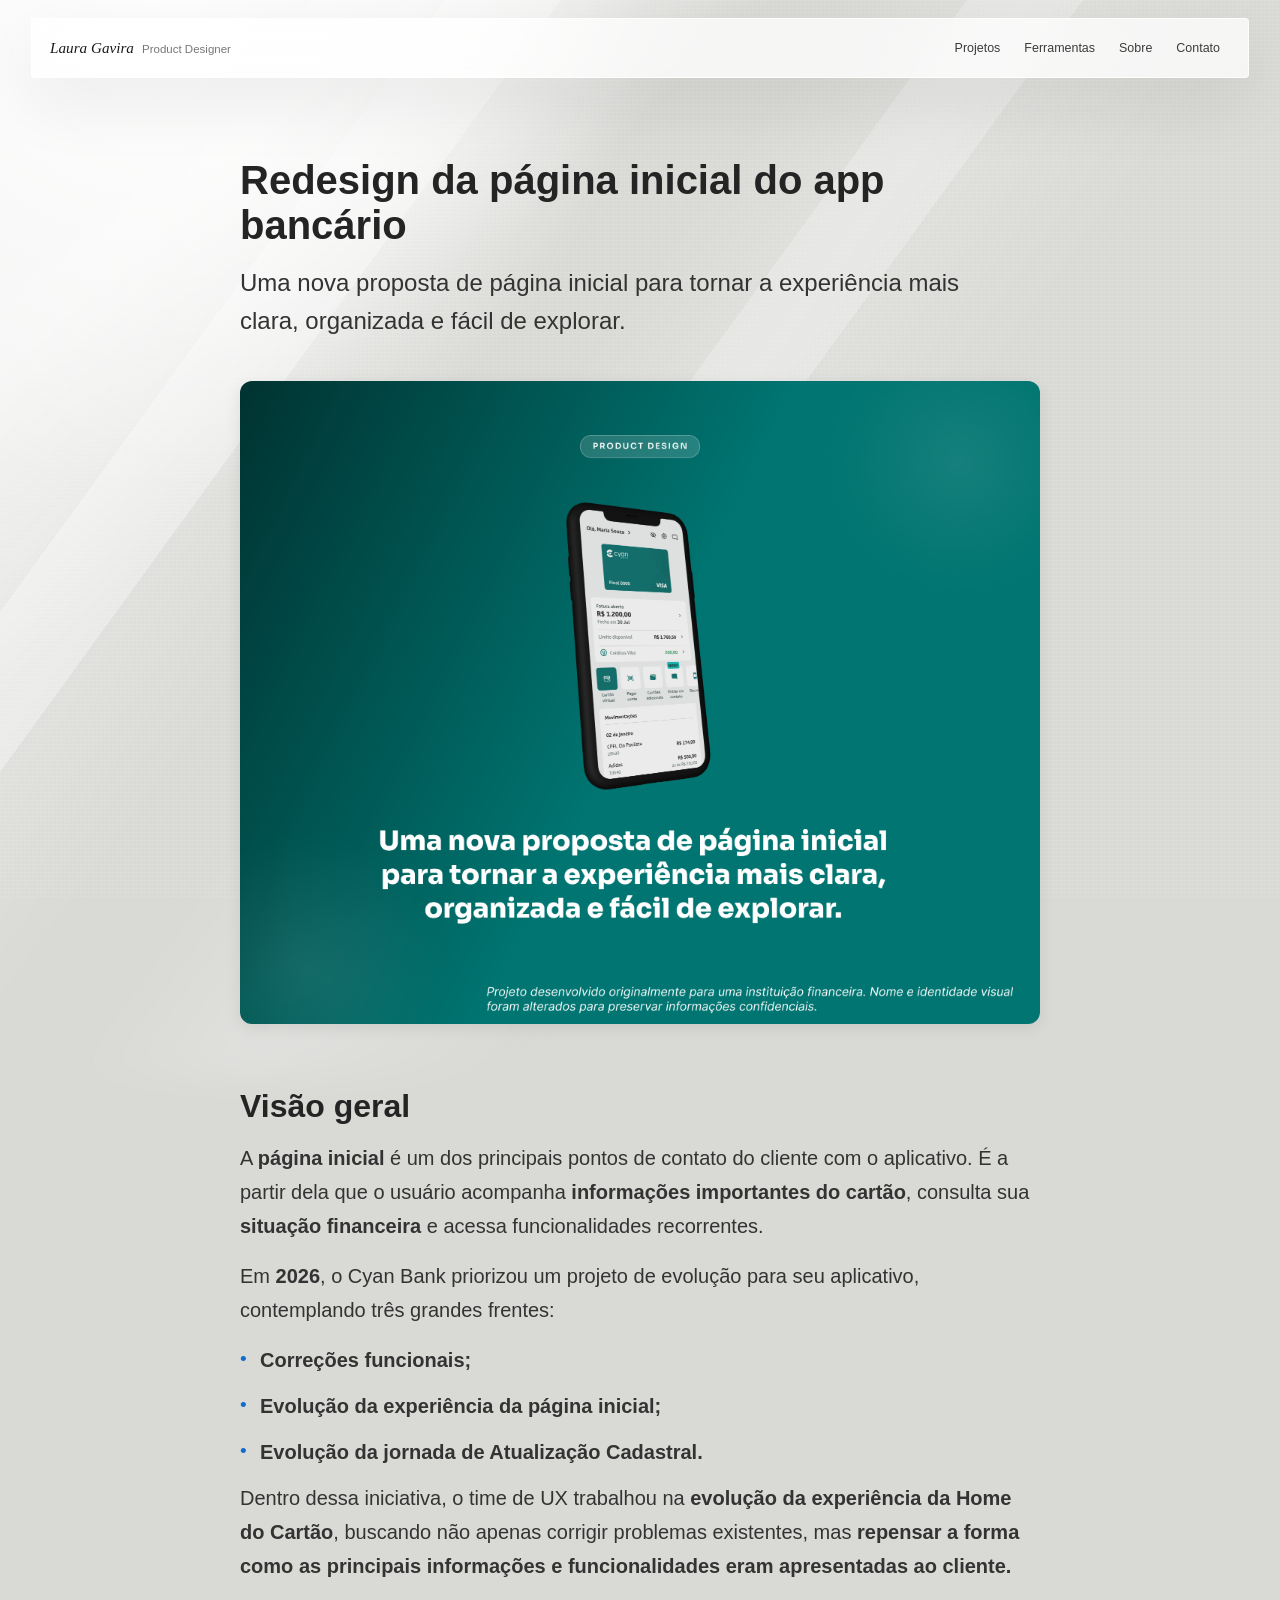
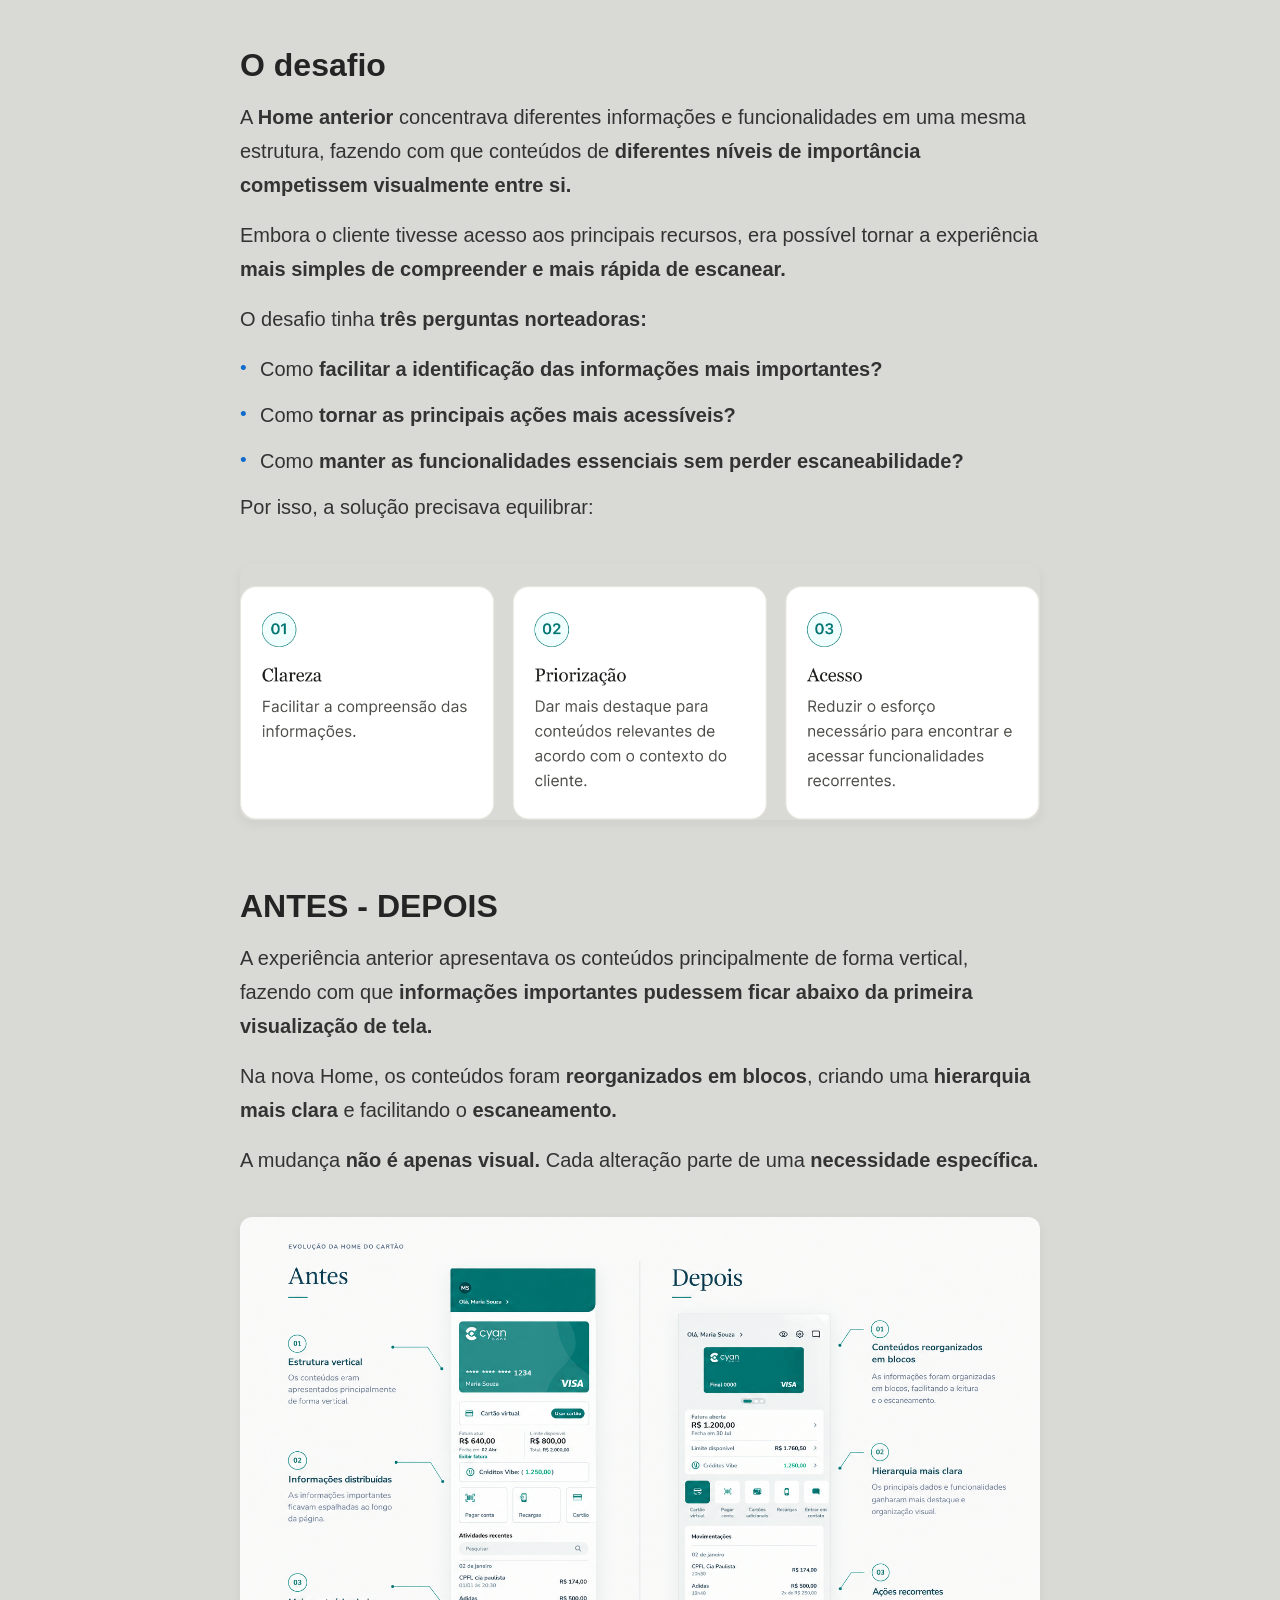
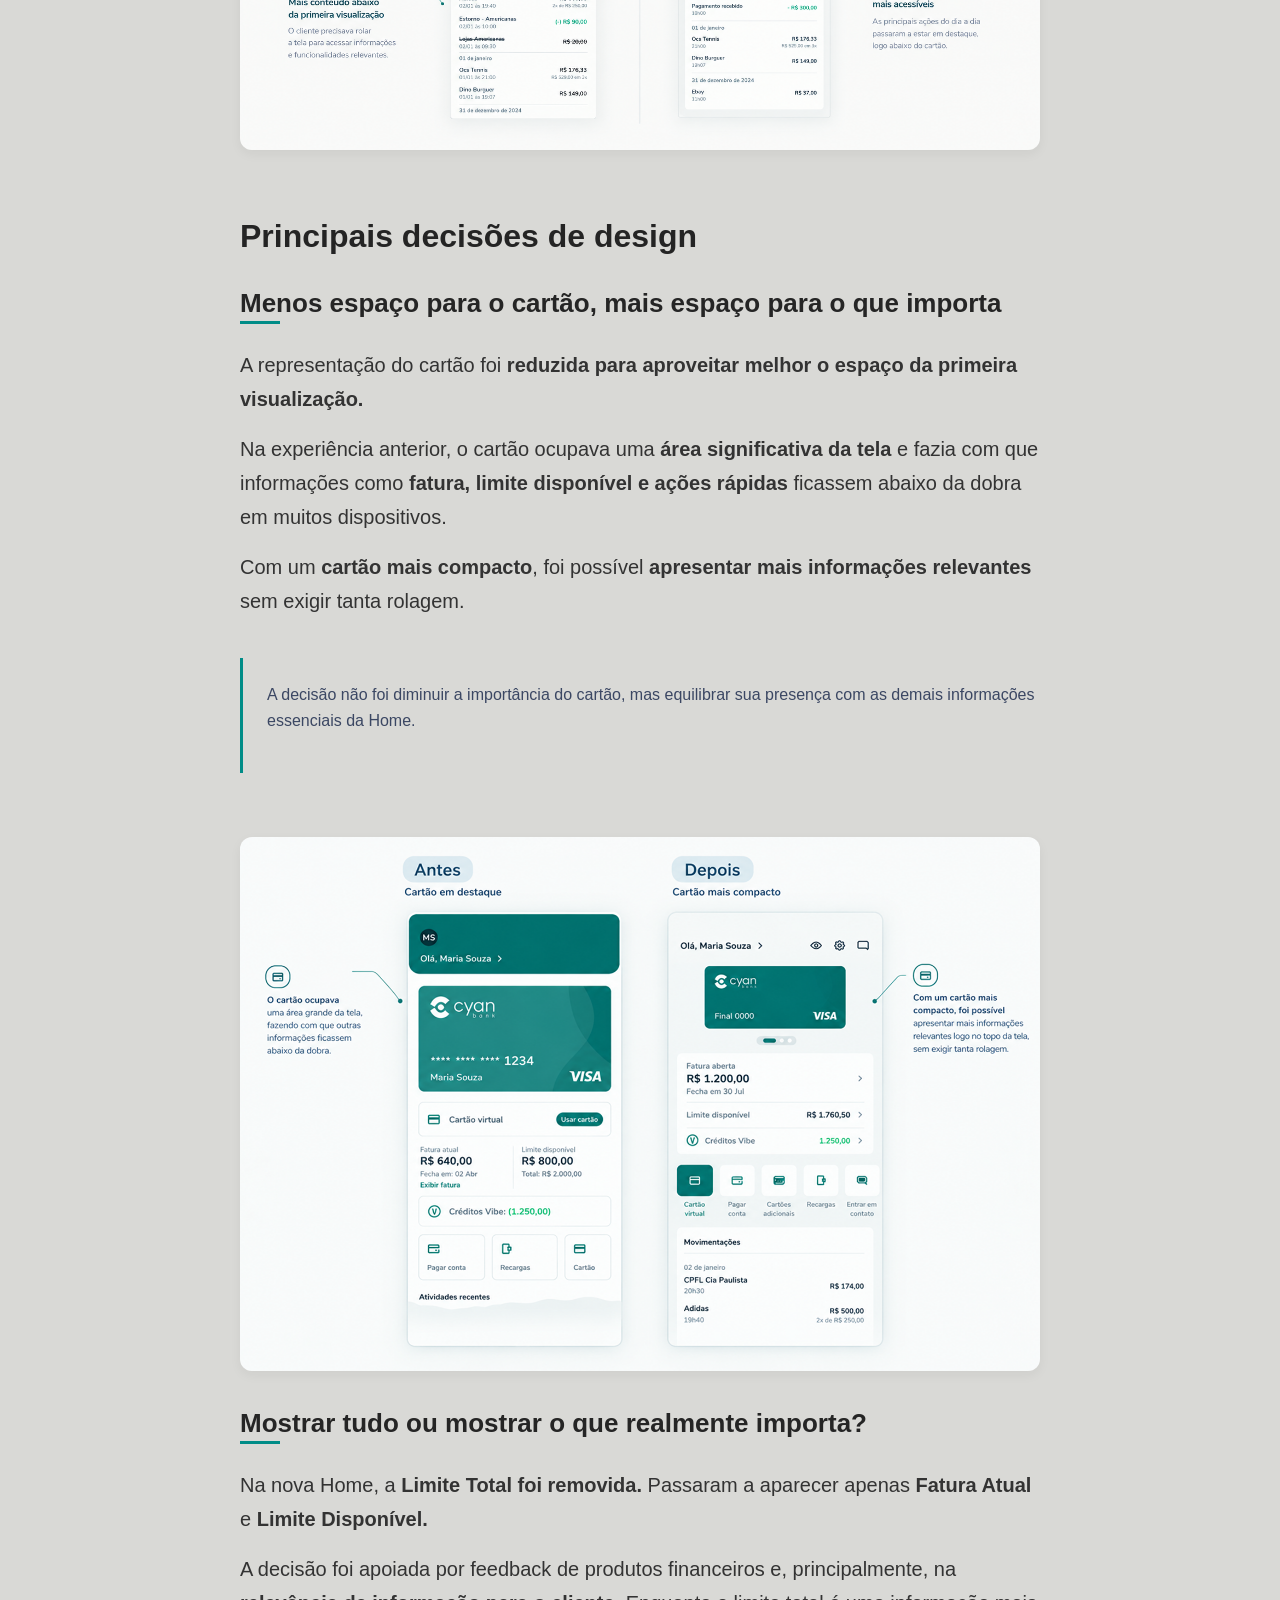
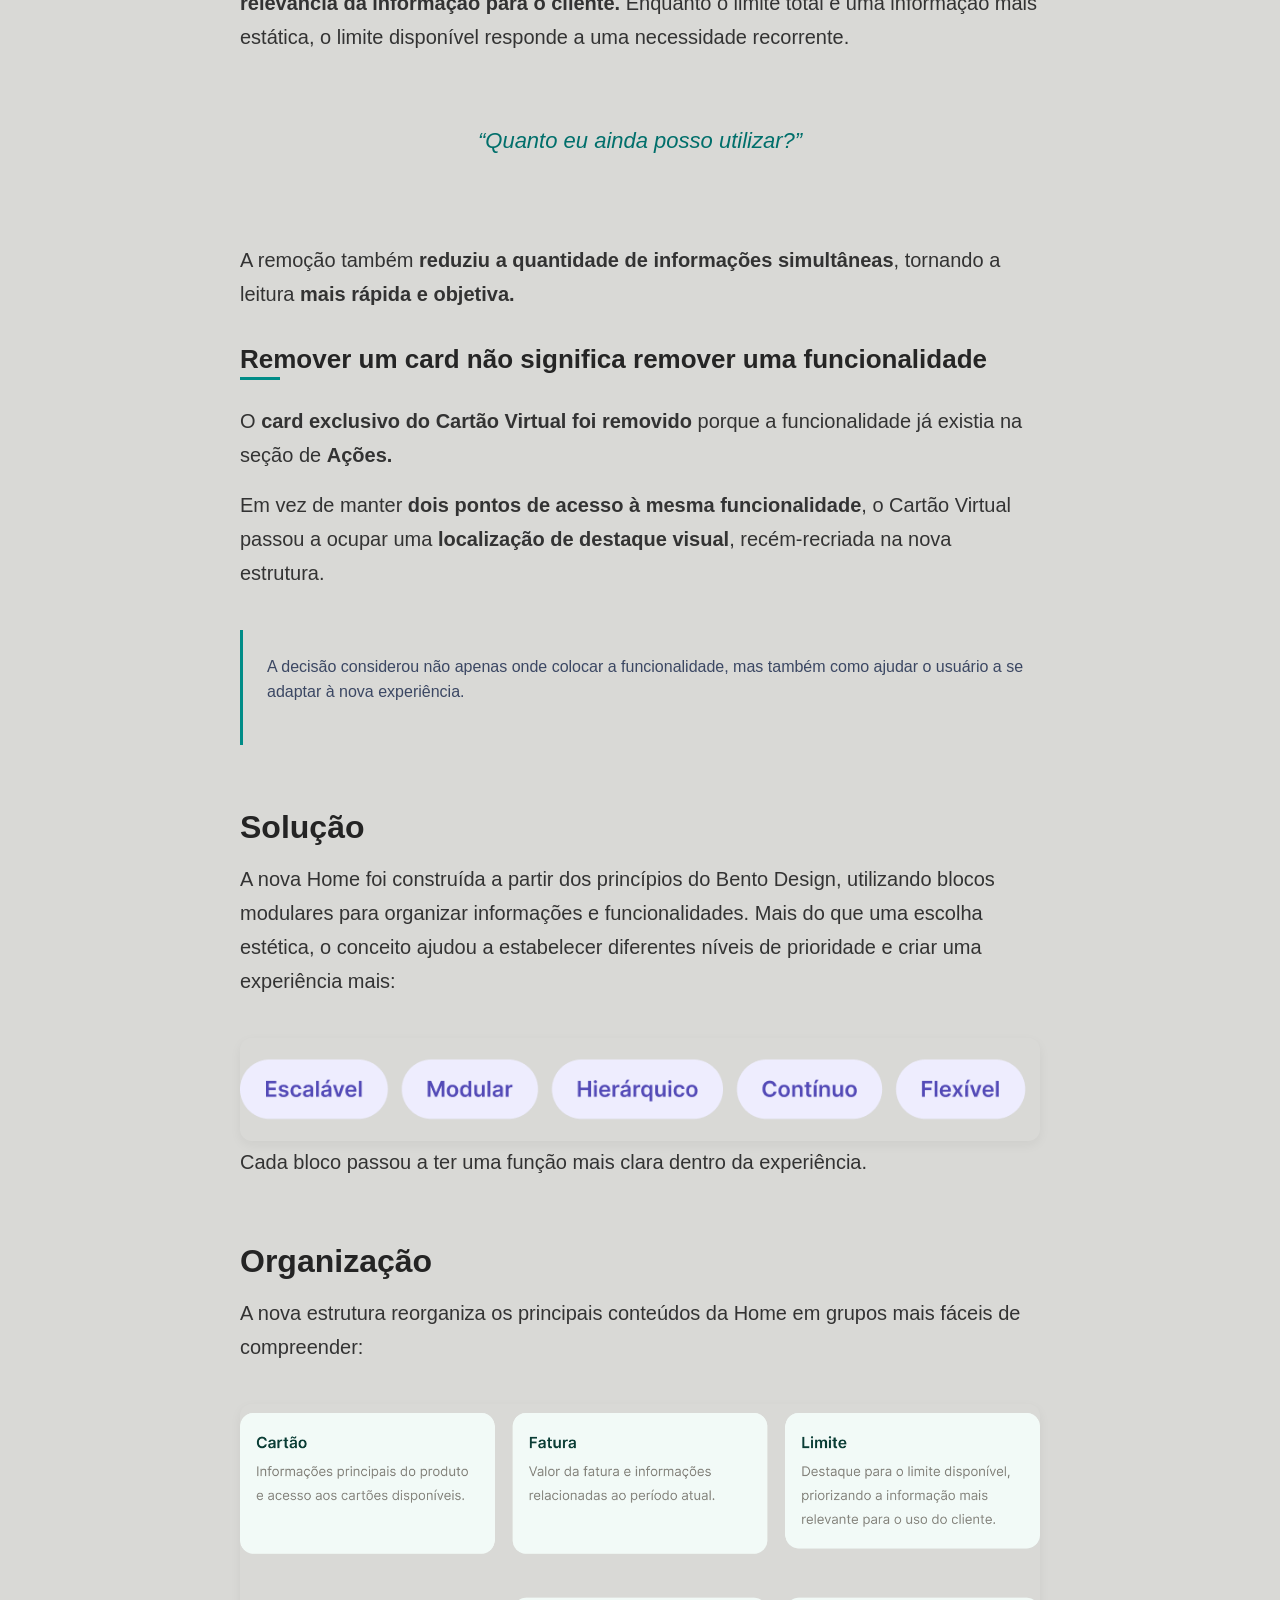
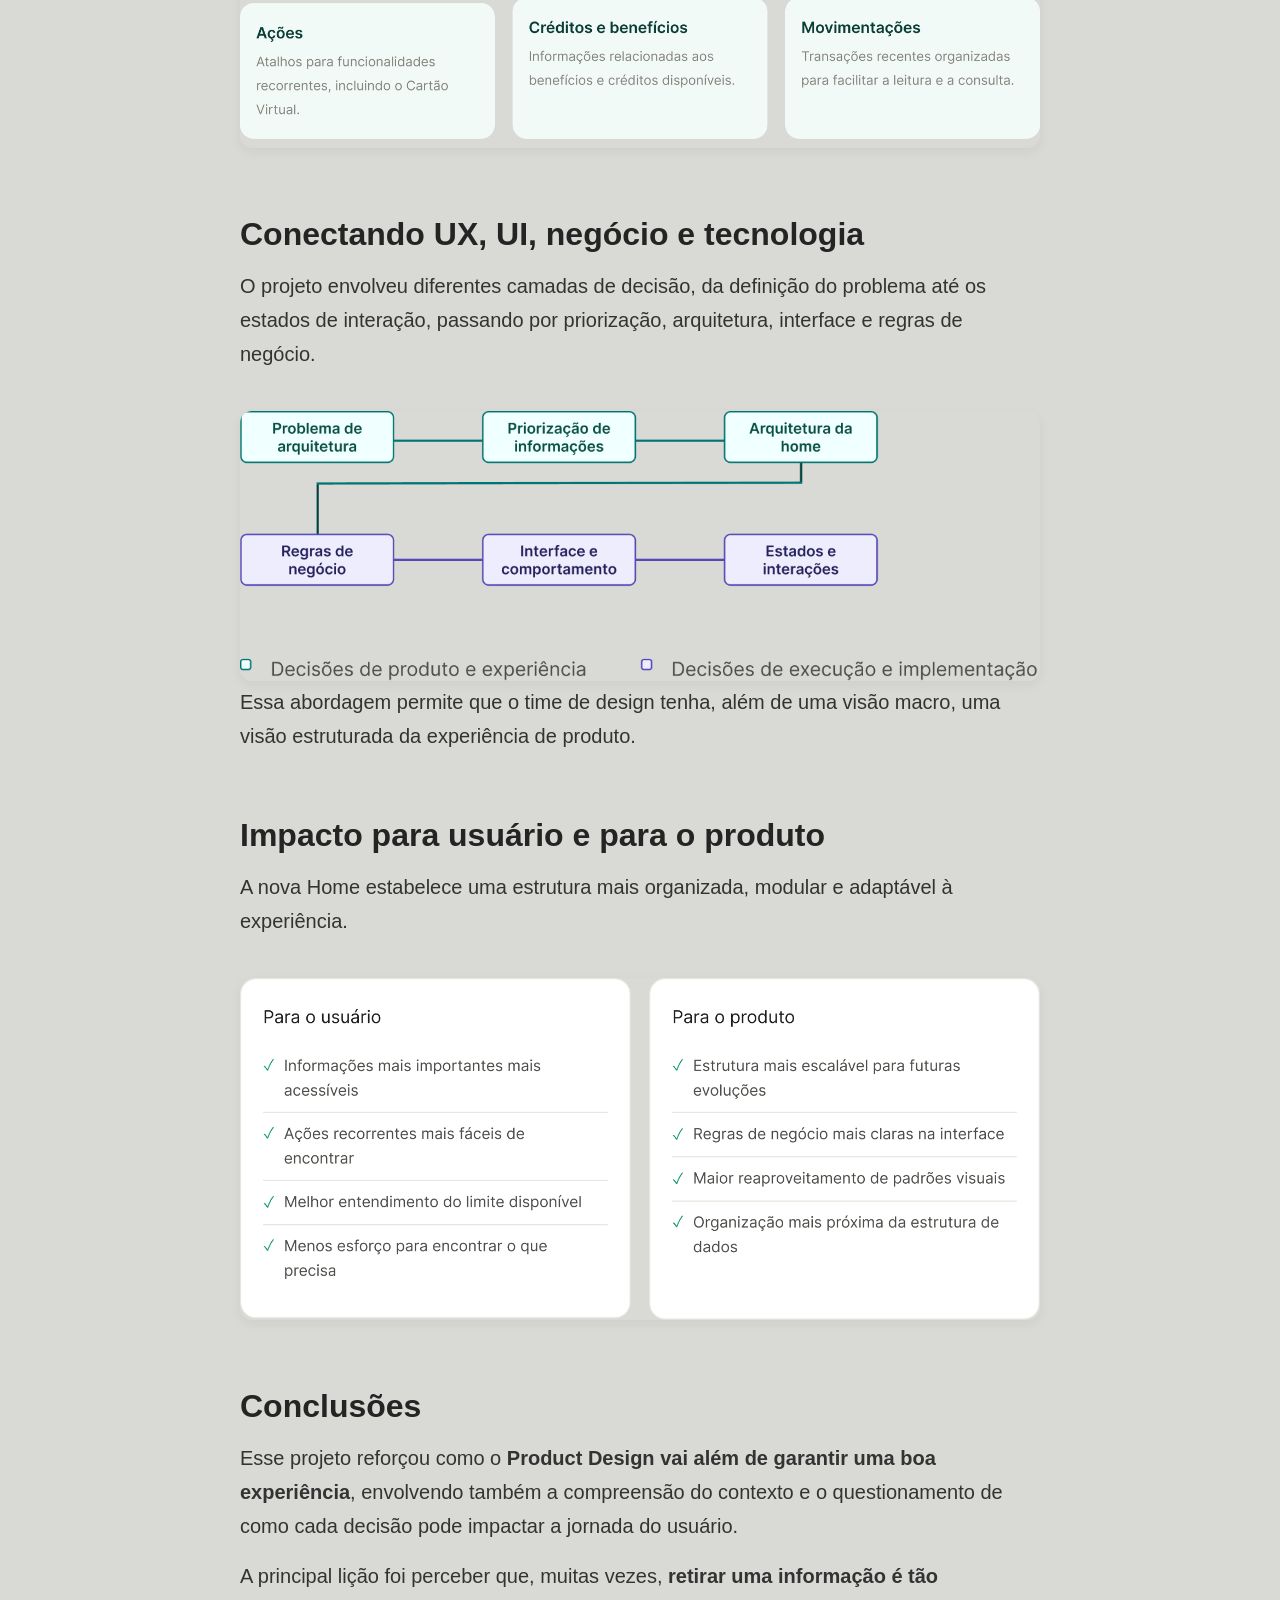
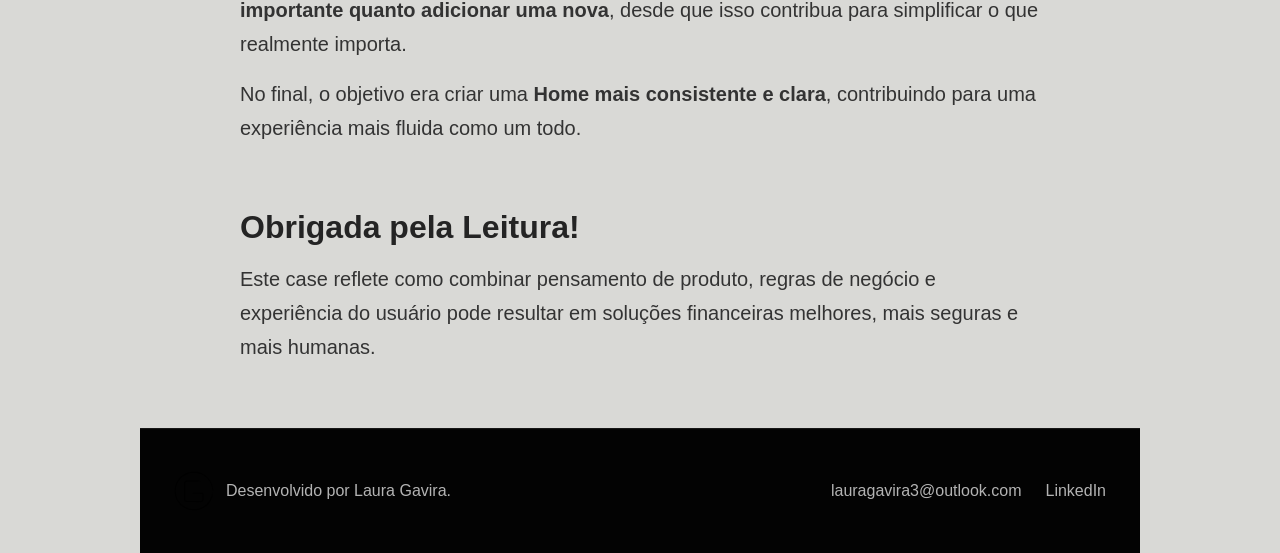
==== homeCartao.html @ a63b67b1 "homeCartao" ====
<!DOCTYPE html>
<html lang="pt-br">

<head>
    <meta charset="UTF-8">
    <meta name="viewport" content="width=device-width, initial-scale=1.0">
    <title>Projeto — Home cartão | Portfólio</title>
    <link rel="stylesheet" href="./css/styles.css">
</head>

<body>
    <header class="main-header">
        <a class="logo" href="index.html" title="voltar para a página inicial">
            <span class="logo-mark">LG</span>
            <span class="logo-name">Laura Gavira</span>
            <span class="logo-role">Product Designer</span>
        </a>

        <button class="menu-button" type="button" aria-label="Abrir menu">
            <img src="icon/menu.svg" alt="" />
        </button>

        <nav>
            <ul class="navegation-link">
                <li><a href="index.html#projetos">Projetos</a></li>
                <li><a href="index.html#tools">Ferramentas</a></li>
                <li><a href="index.html#about">Sobre</a></li>
                <li><a href="index.html#contact">Contato</a></li>
            </ul>
        </nav>
    </header>

    <main class="case-content case-ef">

        <!-- HERO -->
        <section class="case-hero">
            <div class="case-hero-text">
                <h1>
                    <h1>Redesign da página inicial do app bancário</h1>
                </h1>
                <p>
                    Uma nova proposta de página inicial para tornar a experiência mais clara, organizada e fácil de
                    explorar.
                </p>
            </div>

            <div class="case-hero-image">
                <img src="./img/homeCartao/HERO_homeacartao.png" alt="Tela do projeto de home do cartão">
            </div>
        </section>
        <!-- Visão geral -->
        <section class="case-section problem">
            <h2>Visão geral</h2>

            <p>
                A <strong>página inicial</strong> é um dos principais pontos de contato do cliente com o aplicativo.
                É a partir dela que o usuário acompanha <strong>informações importantes do cartão</strong>,
                consulta sua <strong>situação financeira</strong> e acessa funcionalidades recorrentes.
            </p>

            <p>
                Em <strong>2026</strong>, o Cyan Bank priorizou um projeto de evolução para seu aplicativo,
                contemplando três grandes frentes:
            </p>

            <ul>
                <li><strong>Correções funcionais;</strong></li>
                <li><strong>Evolução da experiência da página inicial;</strong></li>
                <li><strong>Evolução da jornada de Atualização Cadastral.</strong></li>
            </ul>

            <p>
                Dentro dessa iniciativa, o time de UX trabalhou na
                <strong>evolução da experiência da Home do Cartão</strong>, buscando não apenas corrigir
                problemas existentes, mas
                <strong>repensar a forma como as principais informações e funcionalidades eram apresentadas ao
                    cliente.</strong>
            </p>

        </section>
        </section>
        <!-- Meu papel -->
        <section class="case-section role">
            <h2>O desafio</h2>

            <p>
                A <strong>Home anterior</strong> concentrava diferentes informações e funcionalidades em uma mesma
                estrutura,
                fazendo com que conteúdos de <strong>diferentes níveis de importância competissem visualmente entre
                    si.</strong>
            </p>

            <p>
                Embora o cliente tivesse acesso aos principais recursos, era possível tornar a experiência
                <strong>mais simples de compreender e mais rápida de escanear.</strong>
            </p>

            <p>
                O desafio tinha <strong>três perguntas norteadoras:</strong>
            </p>

            <ul>
                <li>
                    Como <strong>facilitar a identificação das informações mais importantes?</strong>
                </li>
                <li>
                    Como <strong>tornar as principais ações mais acessíveis?</strong>
                </li>
                <li>
                    Como <strong>manter as funcionalidades essenciais sem perder escaneabilidade?</strong>
                </li>
            </ul>
            <p>
                Por isso, a solução precisava equilibrar:
            </p>
            <img src="img/homeCartao/equilibrio-home.png"
                alt="Clareza, priorização e acesso como princípios da solução" />
        </section>

        <!-- ANTES-DEPOIS -->
        <section class="case-section problem">
            <h2>ANTES - DEPOIS</h2>

            <p>
                A experiência anterior apresentava os conteúdos principalmente de forma vertical,
                fazendo com que <strong>informações importantes pudessem ficar abaixo da primeira visualização de
                    tela.</strong>
            </p>

            <p>
                Na nova Home, os conteúdos foram <strong>reorganizados em blocos</strong>, criando uma
                <strong>hierarquia mais clara</strong> e facilitando o <strong>escaneamento.</strong>
            </p>

            <p>
                A mudança <strong>não é apenas visual.</strong> Cada alteração parte de uma
                <strong>necessidade específica.</strong>
            </p>
            <img src="./img/homeCartao/antes-depois_home.png" alt="problema no parcelamento">
        </section>

        <!-- DECISÕES -->
        <section class="case-section flow">
            <h2>Principais decisões de design</h2>
            <h3>Menos espaço para o cartão, mais espaço para o que importa</h3>

            <p>
                A representação do cartão foi <strong>reduzida para aproveitar melhor o espaço da primeira
                    visualização.</strong>
            </p>

            <p>
                Na experiência anterior, o cartão ocupava uma <strong>área significativa da tela</strong> e fazia com
                que informações como
                <strong>fatura, limite disponível e ações rápidas</strong> ficassem abaixo da dobra em muitos
                dispositivos.
            </p>

            <p>
                Com um <strong>cartão mais compacto</strong>, foi possível <strong>apresentar mais informações
                    relevantes</strong>
                sem exigir tanta rolagem.
            </p>
            <div class="highlight-text">
                <p>
                    A decisão não foi diminuir a importância do cartão, mas
                    equilibrar sua presença com as demais informações essenciais da Home.
                </p>
            </div>
            <img src="./img/homeCartao/cartao_home.png" alt="service design da entradaFlexivel">

            <h3>Mostrar tudo ou mostrar o que realmente importa?</h3>
            <p>
                Na nova Home, a <strong>Limite Total foi removida.</strong> Passaram a aparecer apenas
                <strong>Fatura Atual</strong> e <strong>Limite Disponível.</strong>
            </p>

            <p>
                A decisão foi apoiada por feedback de produtos financeiros e, principalmente, na
                <strong>relevância da informação para o cliente.</strong> Enquanto o limite total é uma
                informação mais estática, o limite disponível responde a uma necessidade recorrente.
            </p>

            <div class="highlight-question">
                <p>“Quanto eu ainda posso utilizar?”</p>
            </div>

            <p>
                A remoção também <strong>reduziu a quantidade de informações simultâneas</strong>,
                tornando a leitura <strong>mais rápida e objetiva.</strong>
            </p>

            <h3>Remover um card não significa remover uma funcionalidade</h3>
            <p>
                O <strong>card exclusivo do Cartão Virtual foi removido</strong> porque a funcionalidade
                já existia na seção de <strong>Ações.</strong>
            </p>

            <p>
                Em vez de manter <strong>dois pontos de acesso à mesma funcionalidade</strong>,
                o Cartão Virtual passou a ocupar uma <strong>localização de destaque visual</strong>,
                recém-recriada na nova estrutura.
            </p>
            <div class="highlight-text">
                <p>
                    A decisão considerou não apenas onde colocar a funcionalidade, mas também como ajudar o usuário a se
                    adaptar à nova experiência.
                </p>
            </div>

        </section>


        <!-- SOLUÇÃO -->
        <section class="case-section flow">
            <h2>Solução</h2>

            <p>
                A nova Home foi construída a partir dos princípios do Bento Design, utilizando blocos modulares para
                organizar informações e funcionalidades.

                Mais do que uma escolha estética, o conceito ajudou a estabelecer diferentes níveis de prioridade e
                criar uma experiência mais:
            </p>
            <img src="img/homeCartao/solucao.png" alt="Soluçaõ do problema">
            <p>Cada bloco passou a ter uma função mais clara dentro da experiência.</p>

        </section>

        <!-- Organização -->
        <section class="case-section flow">
            <h2>Organização</h2>

            <p>
                A nova estrutura reorganiza os principais conteúdos da Home em grupos mais fáceis de
                compreender:
            </p>

            <img src="./img/homeCartao/organizacao.png" alt="Organização da nova Home">
        </section>

        <!-- PRODUCT DESIGN NA PRÁTICA -->
        <section class="case-section user-tests">
            <h2>Conectando UX, UI, negócio e tecnologia</h2>

            <p>
                O projeto envolveu diferentes camadas de decisão, da definição do problema até os
                estados de interação, passando por priorização, arquitetura, interface e regras de negócio.
            </p>

            <img src="./img/homeCartao/pdnapratica1.png" alt="Product Design na prática">
            <p>Essa abordagem permite que o time de design tenha, além de uma visão macro, uma visão
                estruturada da experiência de produto.</p>
        </section>


        <!-- IMPACTO da nova home -->
        <section class="case-section final-results">

            <h2>Impacto para usuário e para o produto</h2>

            <p>
                A nova Home estabelece uma estrutura mais organizada, modular e adaptável à
                experiência.
            </p>

            <img src="./img/homeCartao/impacto.png" alt="Impacto da nova Home">
        </section>

        <!-- conclusões -->
        <section class="case-section final-conclusion">
            <h2>Conclusões</h2>

            <p>
                Esse projeto reforçou como o <strong>Product Design vai além de garantir uma boa experiência</strong>,
                envolvendo também a compreensão do contexto e o questionamento de como cada decisão pode impactar a
                jornada do usuário.
            </p>

            <p>
                A principal lição foi perceber que, muitas vezes, <strong>retirar uma informação é tão importante quanto
                    adicionar uma nova</strong>, desde que isso contribua para simplificar o que realmente importa.
            </p>

            <p>
                No final, o objetivo era criar uma <strong>Home mais consistente e clara</strong>, contribuindo para uma
                experiência mais fluida como um todo.
            </p>

        </section>

        <!-- FINAL -->
        <section class="case-section thanks">
            <h2>Obrigada pela Leitura! </h2>

            <p>
                Este case reflete como combinar pensamento de produto, regras de negócio e
                experiência do usuário pode resultar em soluções financeiras melhores, mais
                seguras e mais humanas.
            </p>

        </section>

        <footer class="main-footer">
            <div class="footer-left">
                <img src="icon/Logo-icon-black.svg" alt="Logo Portfolio Laura" />
                <p>Desenvolvido por Laura Gavira.</p>
            </div>

            <div class="footer-right">
                <a href="mailto:lauragavira3@outlook.com" target="_blank">lauragavira3@outlook.com</a>
                <a href="https://www.linkedin.com/in/laura-gavira-446040213/" target="_blank">LinkedIn</a>
            </div>
        </footer>
</body>

</html>
---- css/styles.css ----
@import url(global.css);
@import url(header.css);
@import url(hero.css);
@import url(projects.css);
@import url(tools.css);
@import url(about.css);
@import url(contact.css);
@import url(footer.css);
@import url(project1.css);
@import url(project2.css);
@import url(projetoEntradaFlexivel.css);
@import url(home-redesign.css);
@import url(homeCartao.css);
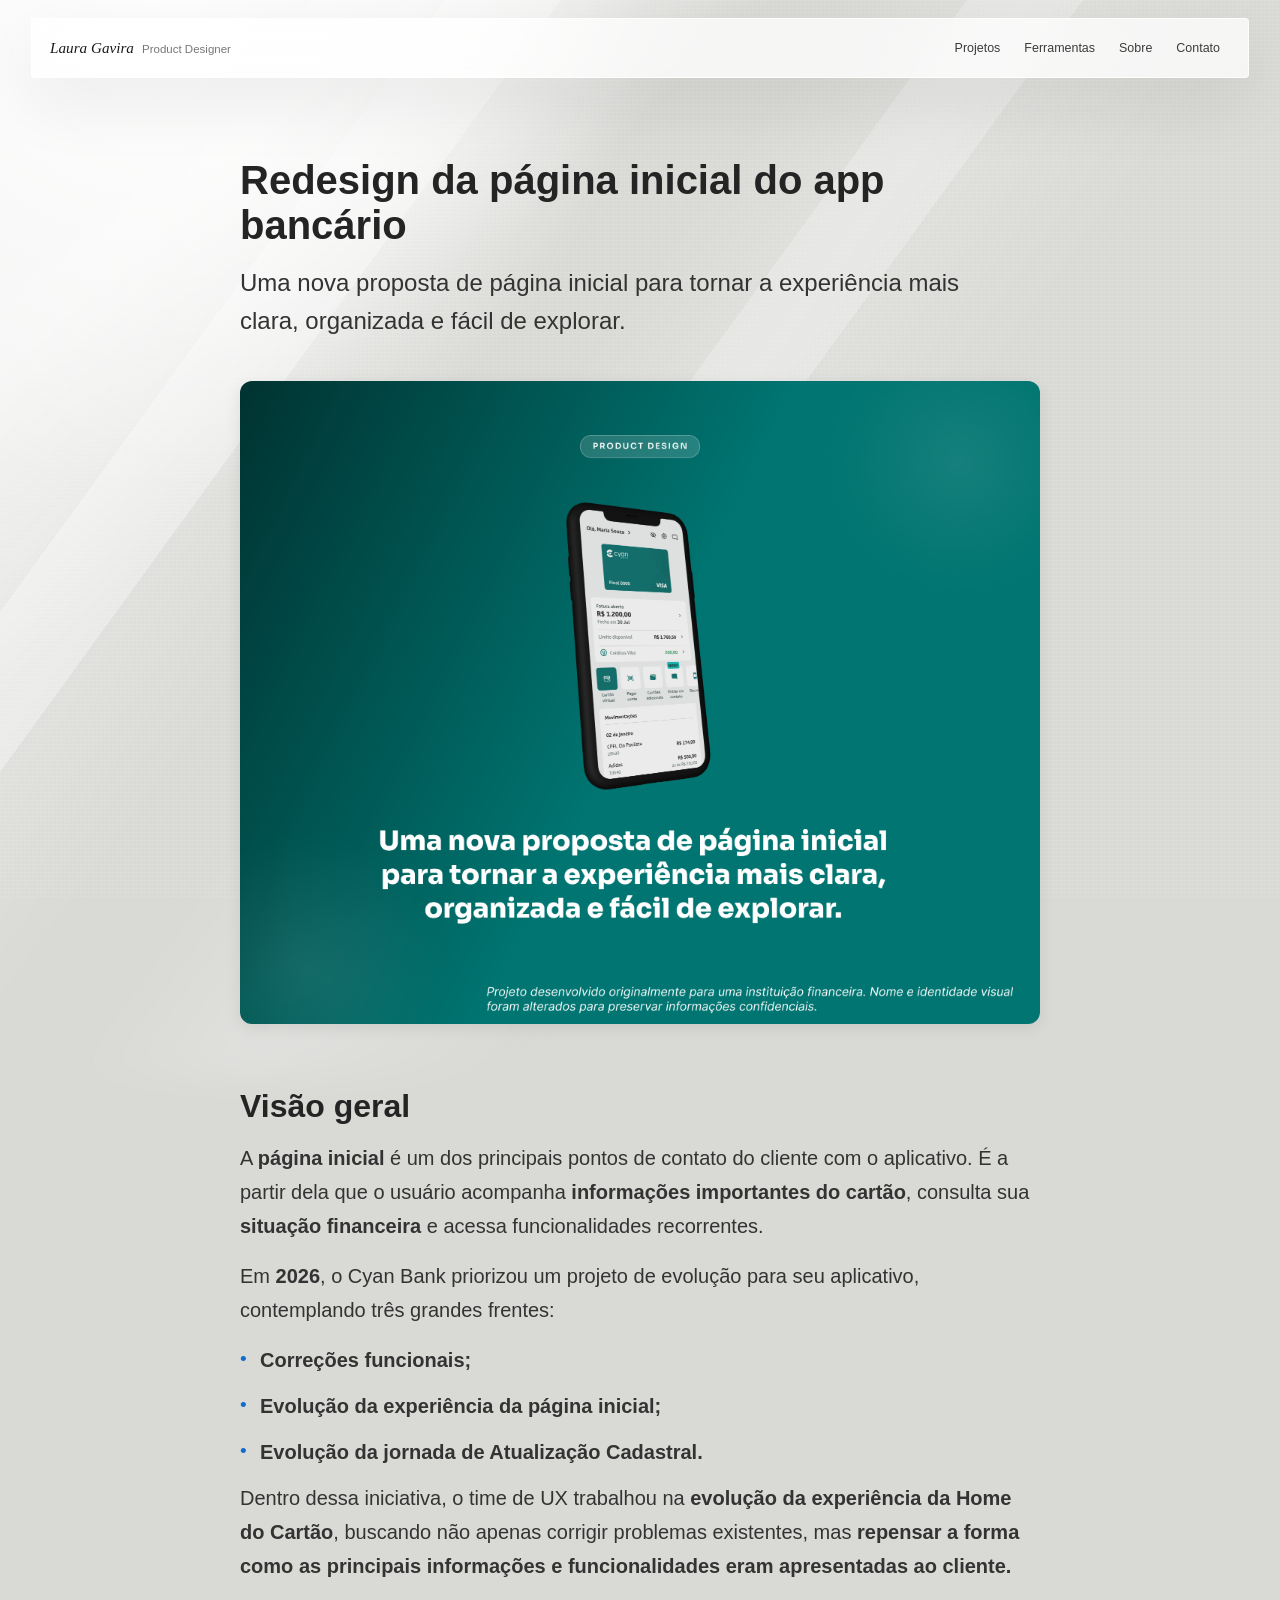
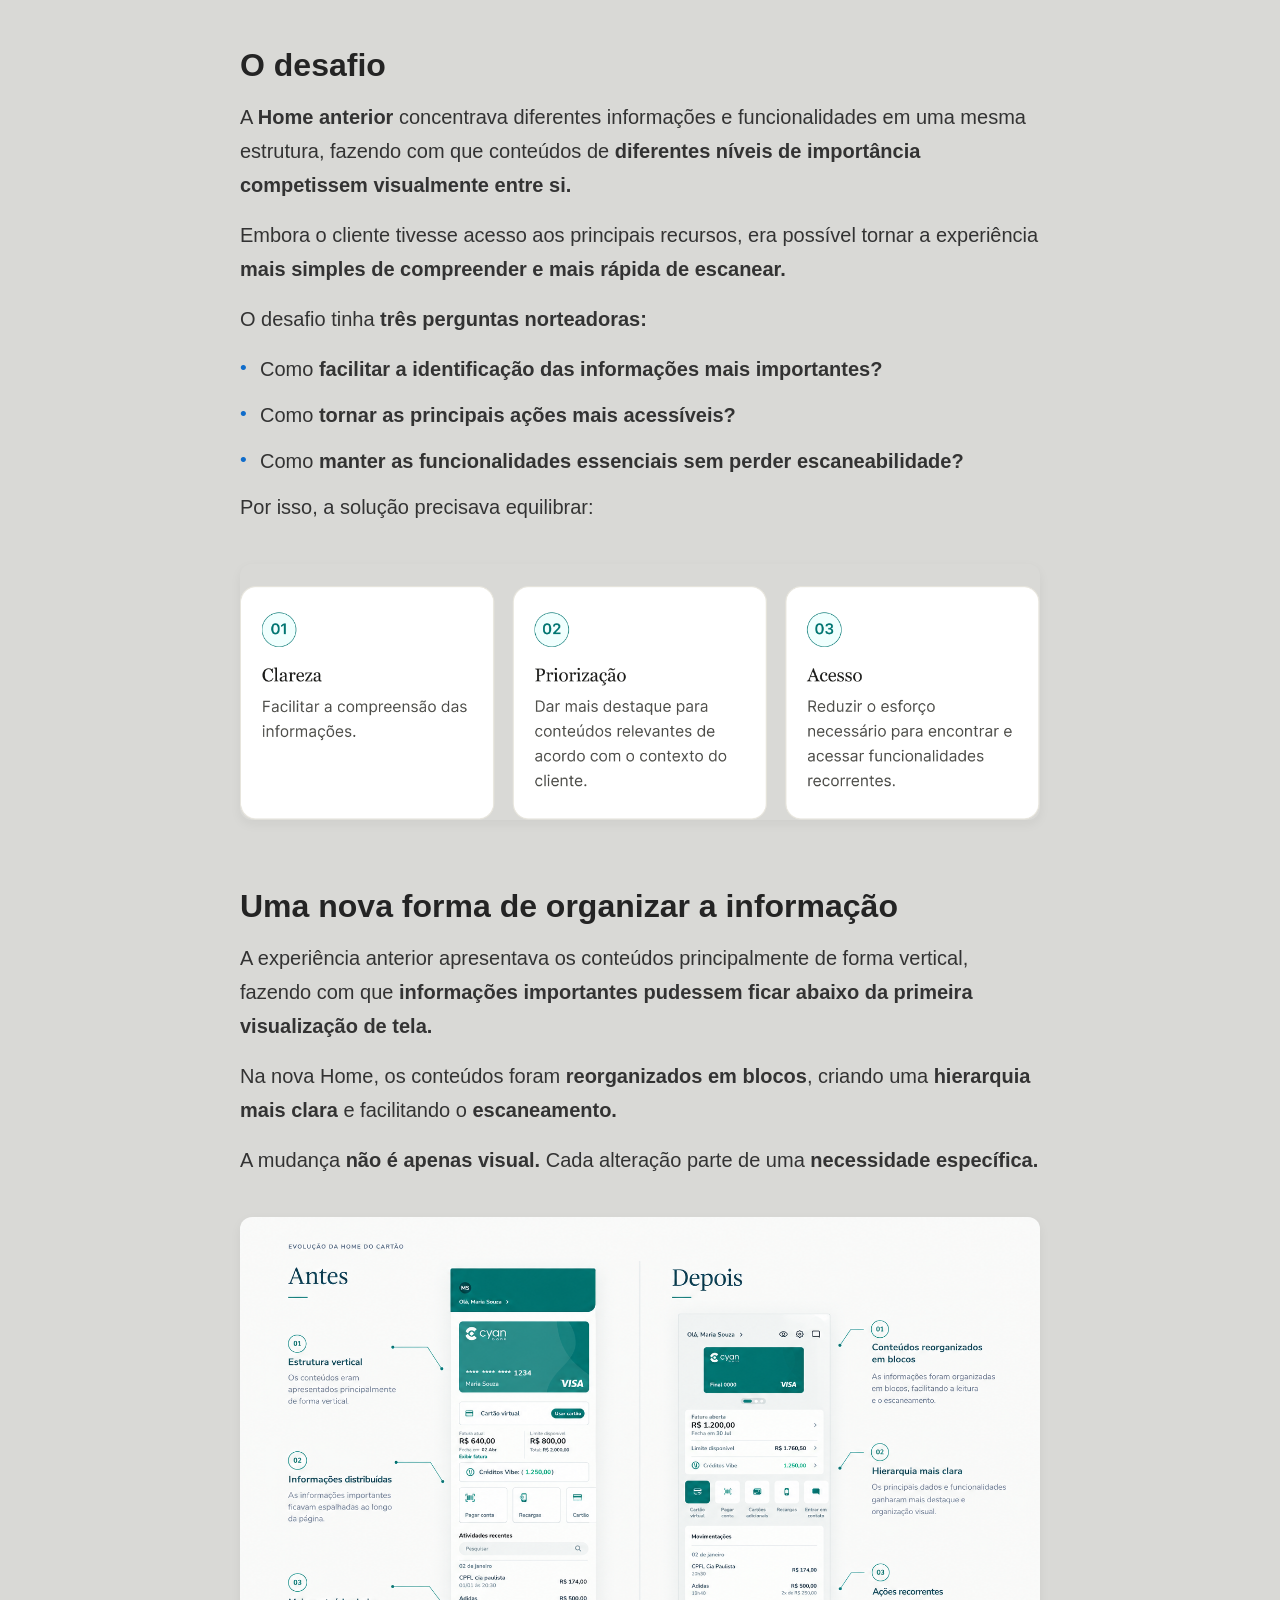
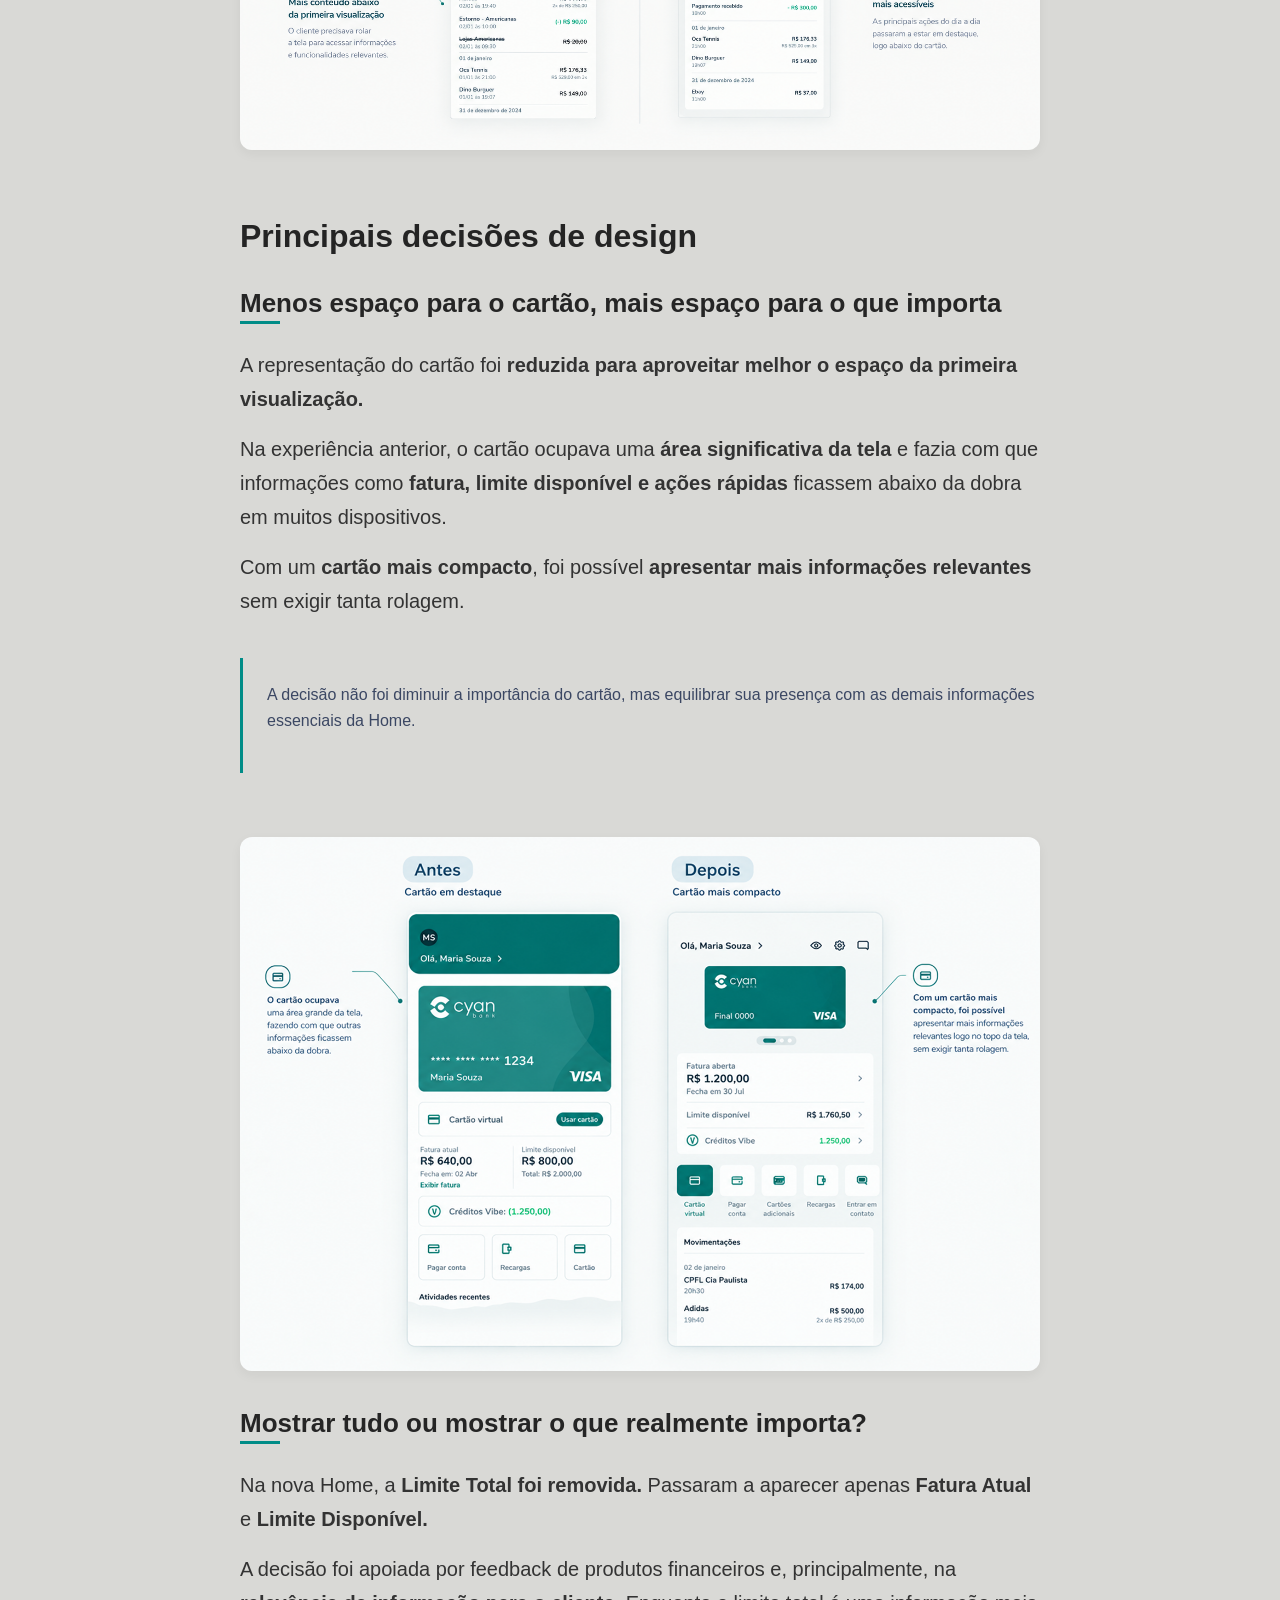
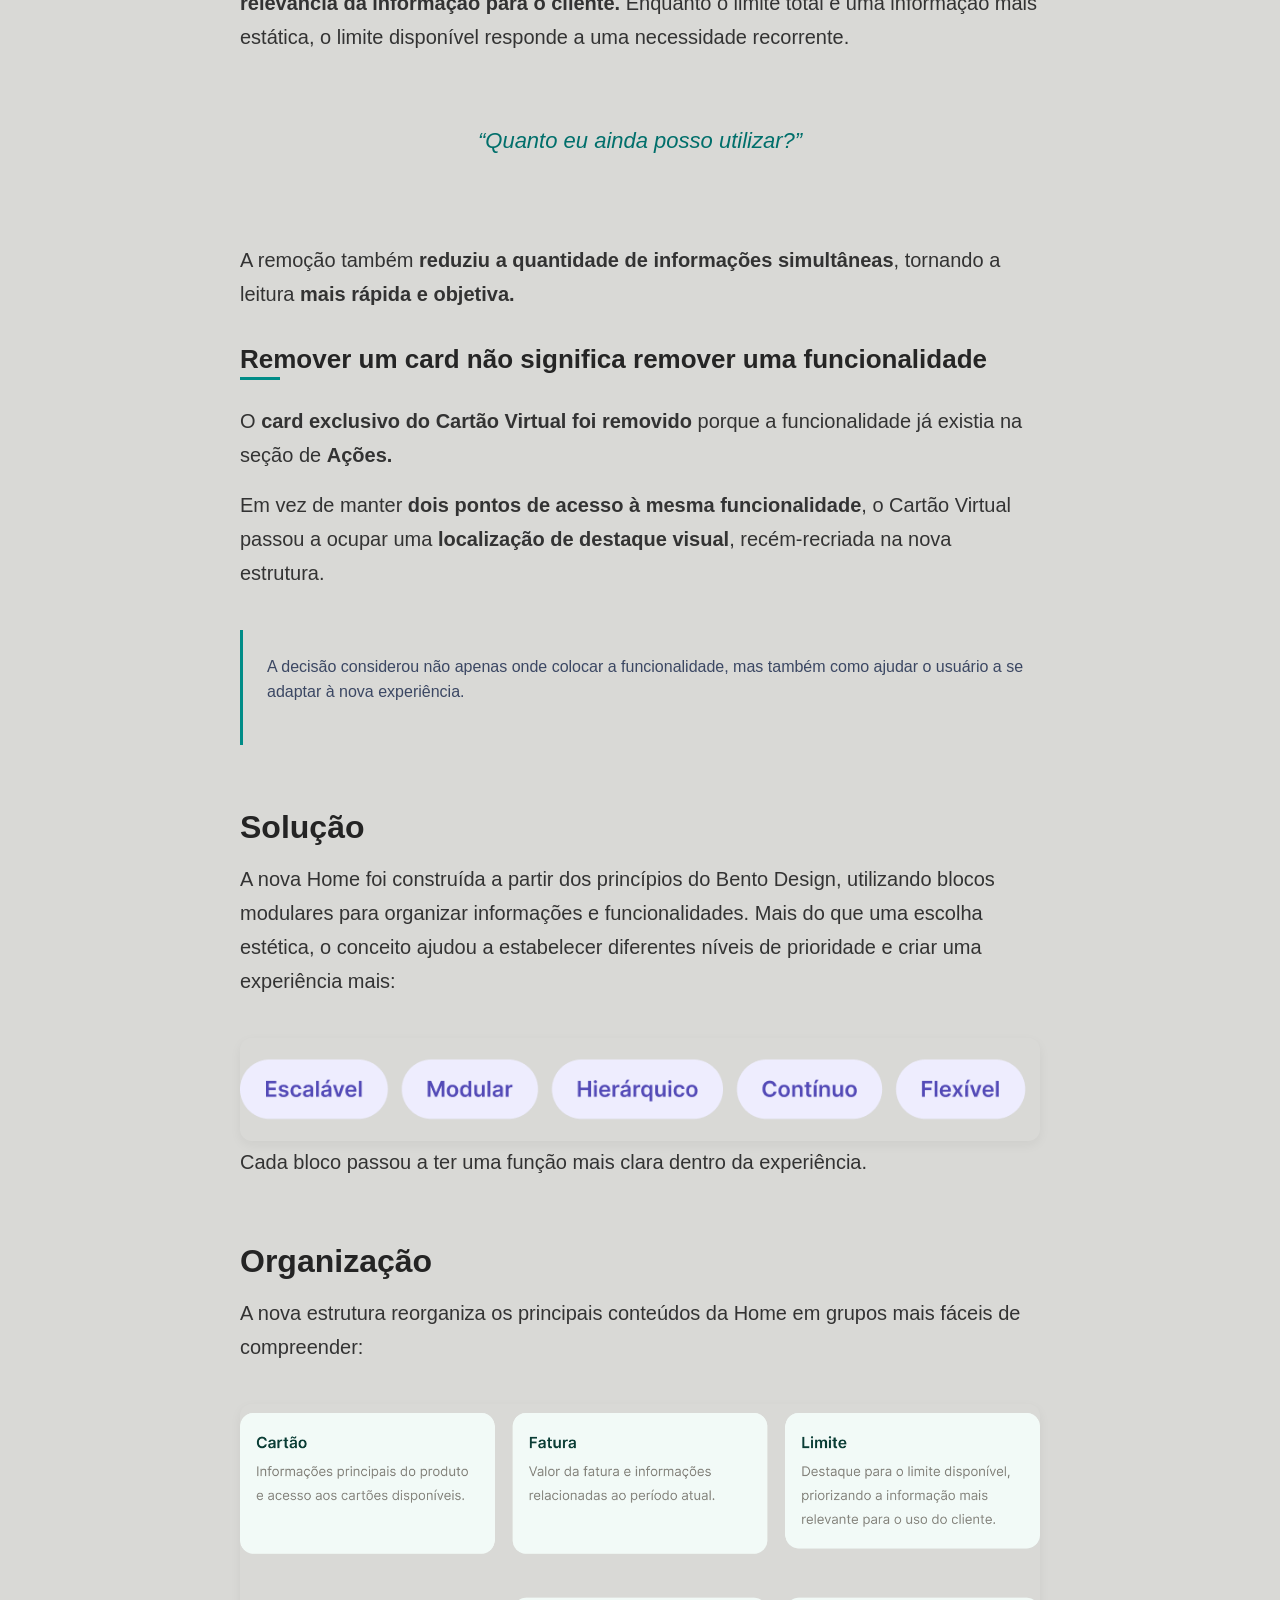
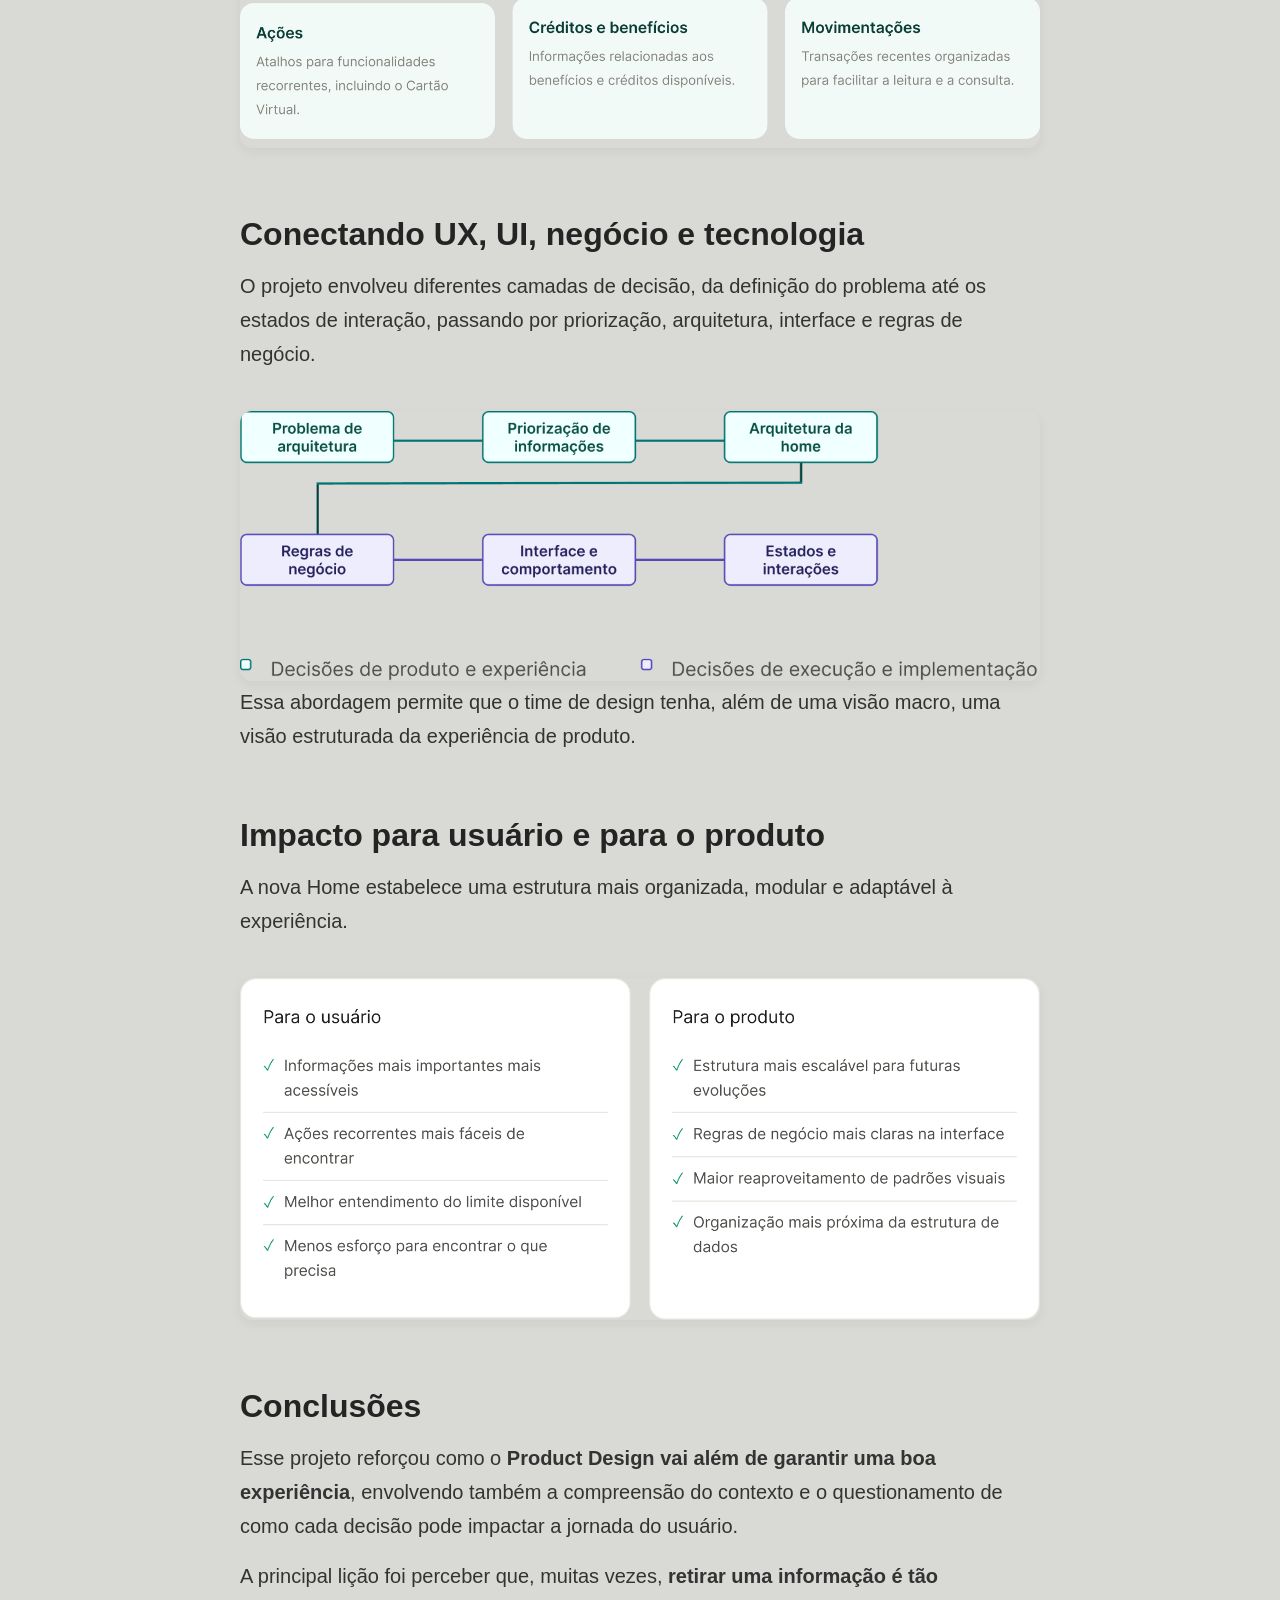
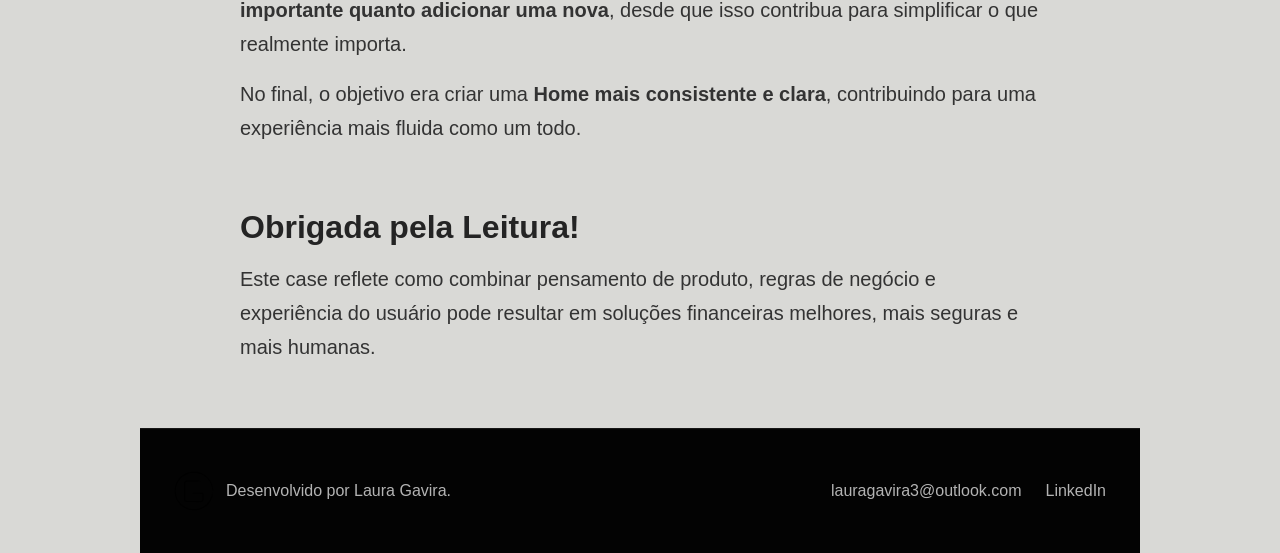
==== commit 8ea5bdc0: "ajuste_texto" ====
--- a/homeCartao.html
+++ b/homeCartao.html
@@ -119,7 +119,7 @@
 
         <!-- ANTES-DEPOIS -->
         <section class="case-section problem">
-            <h2>ANTES - DEPOIS</h2>
+            <h2>Uma nova forma de organizar a informação</h2>
 
             <p>
                 A experiência anterior apresentava os conteúdos principalmente de forma vertical,
